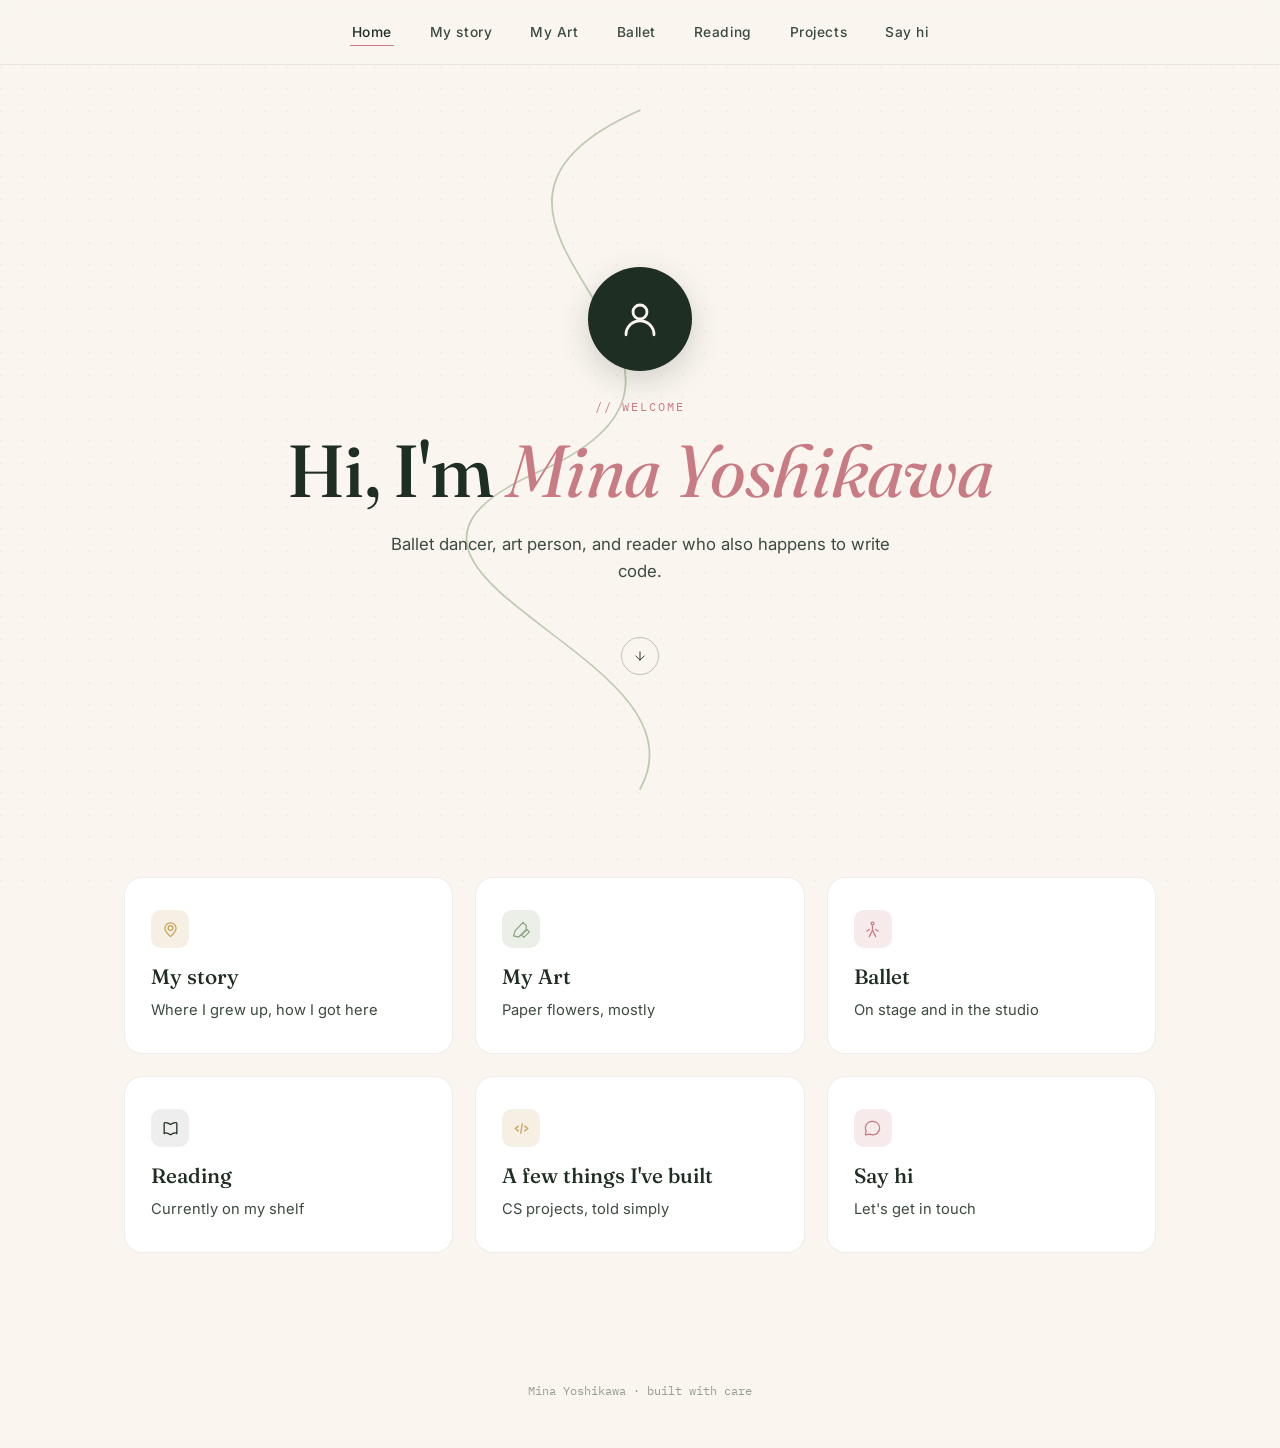
==== index.html @ a9ee904a "Moved fliles out of homepage folder" ====
<!DOCTYPE html>
<html lang="en">
<head>
<meta charset="UTF-8">
<meta name="viewport" content="width=device-width, initial-scale=1.0">
<title>[Your Name] — Home</title>
<link rel="preconnect" href="https://fonts.googleapis.com">
<link href="https://fonts.googleapis.com/css2?family=Fraunces:ital,opsz,wght@0,9..144,300;0,9..144,500;0,9..144,600;1,9..144,400&family=Inter:wght@400;500;600&family=IBM+Plex+Mono:wght@400;500&display=swap" rel="stylesheet">
<link rel="stylesheet" href="style.css">
<style>
  /* HERO */
  .hero{
    position:relative;
    min-height:88vh;
    display:flex;
    flex-direction:column;
    align-items:center;
    justify-content:center;
    text-align:center;
    padding:80px 24px 60px;
    z-index:1;
  }

  .stem-svg{
    position:absolute;
    top:0; left:0;
    width:100%;
    height:100%;
    z-index:0;
    pointer-events:none;
    opacity:0.55;
  }

  .stem-path{
    fill:none;
    stroke:var(--sage);
    stroke-width:1.4;
    stroke-linecap:round;
    stroke-dasharray:1400;
    stroke-dashoffset:1400;
    animation:draw 2.4s ease forwards 0.3s;
  }

  @keyframes draw{ to { stroke-dashoffset:0; } }

  .avatar{
    width:104px;
    height:104px;
    border-radius:50%;
    background:var(--ink);
    display:flex;
    align-items:center;
    justify-content:center;
    margin-bottom:28px;
    position:relative;
    z-index:1;
    box-shadow:0 10px 30px rgba(31,46,35,0.18);
  }

  .avatar svg{width:42px;height:42px;stroke:var(--paper);}

  .eyebrow{
    font-family:'IBM Plex Mono',monospace;
    font-size:0.72rem;
    letter-spacing:0.18em;
    text-transform:uppercase;
    color:var(--rose);
    margin-bottom:18px;
    position:relative;
    z-index:1;
  }

  h1{
    font-family:'Fraunces',serif;
    font-weight:500;
    font-size:clamp(2.6rem,7vw,4.6rem);
    line-height:1.05;
    letter-spacing:-0.01em;
    position:relative;
    z-index:1;
  }

  h1 em{
    font-style:italic;
    font-weight:400;
    color:var(--rose);
  }

  .tagline{
    max-width:520px;
    margin:22px auto 0;
    font-size:1.05rem;
    line-height:1.6;
    color:var(--ink-soft);
    position:relative;
    z-index:1;
  }

  .scroll-cue{
    margin-top:52px;
    width:38px;
    height:38px;
    border-radius:50%;
    border:1px solid rgba(31,46,35,0.25);
    display:flex;
    align-items:center;
    justify-content:center;
    animation:bob 2.2s ease-in-out infinite;
    position:relative;
    z-index:1;
  }

  @keyframes bob{
    0%,100%{transform:translateY(0);}
    50%{transform:translateY(6px);}
  }

  /* SECTIONS GRID */
  .sections{
    max-width:1080px;
    margin:0 auto;
    padding:20px 24px 100px;
    display:grid;
    grid-template-columns:repeat(3,1fr);
    gap:22px;
    position:relative;
    z-index:1;
  }

  @media (max-width:820px){
    .sections{grid-template-columns:repeat(2,1fr);}
  }
  @media (max-width:560px){
    .sections{grid-template-columns:1fr;}
  }

  .card{
    background:#fff;
    border:1px solid rgba(31,46,35,0.08);
    border-radius:18px;
    padding:32px 26px;
    display:flex;
    flex-direction:column;
    gap:10px;
    transition:transform 0.35s cubic-bezier(.2,.8,.2,1), box-shadow 0.35s ease, border-color 0.35s ease;
  }

  .card:hover{
    transform:translateY(-6px);
    box-shadow:0 18px 34px rgba(31,46,35,0.10);
    border-color:transparent;
  }

  .card .icon{
    width:38px;height:38px;
    display:flex;align-items:center;justify-content:center;
    border-radius:10px;
    margin-bottom:6px;
  }

  .card .icon svg{width:19px;height:19px;}

  .card h3{
    font-family:'Fraunces',serif;
    font-weight:500;
    font-size:1.3rem;
  }

  .card p{
    font-size:0.92rem;
    color:var(--ink-soft);
    line-height:1.5;
  }

  .card.wide{grid-column:span 1;}

  /* per-card accent */
  .c-story .icon{background:rgba(201,161,90,0.16);}
  .c-story .icon svg{stroke:var(--gold);}
  .c-flowers .icon{background:rgba(143,164,130,0.18);}
  .c-flowers .icon svg{stroke:var(--sage);}
  .c-ballet .icon{background:rgba(201,123,132,0.16);}
  .c-ballet .icon svg{stroke:var(--rose);}
  .c-reading .icon{background:rgba(31,46,35,0.08);}
  .c-reading .icon svg{stroke:var(--ink);}
  .c-projects .icon{background:rgba(201,161,90,0.16);}
  .c-projects .icon svg{stroke:var(--gold);}
  .c-hi .icon{background:rgba(201,123,132,0.16);}
  .c-hi .icon svg{stroke:var(--rose);}

  @media (prefers-reduced-motion: reduce){
    .stem-path{animation:none;stroke-dashoffset:0;}
    .scroll-cue{animation:none;}
  }
</style>
</head>
<body>

<nav>
  <a href="index.html" class="current">Home</a>
  <a href="story.html">My story</a>
  <a href="art.html">My Art</a>
  <a href="ballet.html">Ballet</a>
  <a href="reading.html">Reading</a>
  <a href="projects.html">Projects</a>
  <a href="say-hi.html">Say hi</a>
</nav>

<section class="hero">
  <svg class="stem-svg" viewBox="0 0 1000 700" preserveAspectRatio="none">
    <path class="stem-path" d="M 500 40 C 300 140, 620 260, 420 360 C 240 450, 560 520, 500 640" />
  </svg>

  <div class="avatar">
    <svg viewBox="0 0 24 24" fill="none" stroke-width="1.6" stroke-linecap="round" stroke-linejoin="round">
      <circle cx="12" cy="8" r="4"></circle>
      <path d="M4 21c0-4.4 3.6-8 8-8s8 3.6 8 8"></path>
    </svg>
  </div>

  <p class="eyebrow">// welcome</p>
  <h1>Hi, I'm <em>Mina Yoshikawa</em></h1>
  <p class="tagline">Ballet dancer, art person, and reader who also happens to write code.</p>

  <div class="scroll-cue">
    <svg width="14" height="14" viewBox="0 0 24 24" fill="none" stroke="#1F2E23" stroke-width="1.6" stroke-linecap="round" stroke-linejoin="round"><path d="M12 5v14M5 12l7 7 7-7"/></svg>
  </div>
</section>

<div class="sections">

  <a class="card c-story" href="story.html">
    <div class="icon"><svg viewBox="0 0 24 24" fill="none" stroke-width="1.6" stroke-linecap="round" stroke-linejoin="round"><circle cx="12" cy="10" r="3"></circle><path d="M12 21c-4-3.5-7-6.8-7-10.5A7 7 0 0 1 19 10.5C19 14.2 16 17.5 12 21z"></path></svg></div>
    <h3>My story</h3>
    <p>Where I grew up, how I got here</p>
  </a>

  <a class="card c-flowers" href="art.html">
    <div class="icon"><svg viewBox="0 0 24 24" fill="none" stroke-width="1.6" stroke-linecap="round" stroke-linejoin="round"><path d="M12 19l7-7 3 3-7 7-3-3zM18 12l-9.5 9.5L2 20l2-6.5L14 3l4 4z"></path></svg></div>
    <h3>My Art</h3>
    <p>Paper flowers, mostly</p>
  </a>

  <a class="card c-ballet" href="ballet.html">
    <div class="icon"><svg viewBox="0 0 24 24" fill="none" stroke-width="1.6" stroke-linecap="round" stroke-linejoin="round"><circle cx="12" cy="4.5" r="1.8"></circle><path d="M12 7v6l-4 8M12 13l4 8M8 12l-3 2M16 12l3 2"></path></svg></div>
    <h3>Ballet</h3>
    <p>On stage and in the studio</p>
  </a>

  <a class="card c-reading" href="reading.html">
    <div class="icon"><svg viewBox="0 0 24 24" fill="none" stroke-width="1.6" stroke-linecap="round" stroke-linejoin="round"><path d="M4 5.5C4 5 4.5 4.5 6 4.5c2 0 4 1 6 2.5 2-1.5 4-2.5 6-2.5 1.5 0 2 .5 2 1v13c0-.5-.5-1-2-1-2 0-4 1-6 2.5-2-1.5-4-2.5-6-2.5-1.5 0-2 .5-2 1z"></path></svg></div>
    <h3>Reading</h3>
    <p>Currently on my shelf</p>
  </a>

  <a class="card c-projects" href="projects.html">
    <div class="icon"><svg viewBox="0 0 24 24" fill="none" stroke-width="1.6" stroke-linecap="round" stroke-linejoin="round"><path d="M8 9l-4 3 4 3M16 9l4 3-4 3M13 6l-2 12"></path></svg></div>
    <h3>A few things I've built</h3>
    <p>CS projects, told simply</p>
  </a>

  <a class="card c-hi" href="say-hi.html">
    <div class="icon"><svg viewBox="0 0 24 24" fill="none" stroke-width="1.6" stroke-linecap="round" stroke-linejoin="round"><path d="M21 11.5a8.4 8.4 0 0 1-8.8 8.4 8.6 8.6 0 0 1-3.5-.8L3 20l1-4.8a8.4 8.4 0 0 1-1-4A8.4 8.4 0 0 1 11.8 3a8.5 8.5 0 0 1 9.2 8.5z"></path></svg></div>
    <h3>Say hi</h3>
    <p>Let's get in touch</p>
  </a>

</div>

<footer>Mina Yoshikawa · built with care</footer>

</body>
</html>
---- style.css ----
/* ============================================
   Shared stylesheet — used by every page.
   Page-specific styles stay in each file's own
   <style> block, loaded after this one.
   ============================================ */

:root{
  --ink:#1F2E23;
  --paper:#FAF6EF;
  --rose:#C97B84;
  --sage:#8FA482;
  --gold:#C9A15A;
  --ink-soft:#3C4B3F;
}

*{margin:0;padding:0;box-sizing:border-box;}

html{scroll-behavior:smooth;}

body{
  background:var(--paper);
  color:var(--ink);
  font-family:'Inter',sans-serif;
  -webkit-font-smoothing:antialiased;
  overflow-x:hidden;
}

/* subtle paper texture, used on every page */
body::before{
  content:"";
  position:fixed;
  inset:0;
  background-image:radial-gradient(circle at 1px 1px, rgba(31,46,35,0.035) 1px, transparent 0);
  background-size:22px 22px;
  pointer-events:none;
  z-index:0;
}

a{color:inherit;text-decoration:none;}

/* NAV — identical on every page */
nav{
  position:sticky;
  top:0;
  z-index:20;
  display:flex;
  align-items:center;
  justify-content:center;
  gap:clamp(14px,3vw,34px);
  padding:20px 24px;
  background:rgba(250,246,239,0.86);
  backdrop-filter:blur(10px);
  border-bottom:1px solid rgba(31,46,35,0.08);
  flex-wrap:wrap;
}

nav a{
  font-size:0.86rem;
  letter-spacing:0.04em;
  font-weight:500;
  color:var(--ink-soft);
  position:relative;
  padding:4px 2px;
  transition:color 0.25s ease;
}

nav a.current{color:var(--ink);}

nav a::after{
  content:"";
  position:absolute;
  left:0; right:0; bottom:-2px;
  height:1px;
  background:var(--rose);
  transform:scaleX(0);
  transform-origin:left;
  transition:transform 0.3s ease;
}

nav a:hover::after,
nav a.current::after{transform:scaleX(1);}

/* Shared page-header pattern (My story / Flowers / Ballet / Reading / Projects) */
.page-head{
  max-width:720px;
  margin:0 auto;
  padding:80px 24px 20px;
  text-align:center;
  position:relative;
  z-index:1;
}

.eyebrow{
  font-family:'IBM Plex Mono',monospace;
  font-size:0.72rem;
  letter-spacing:0.18em;
  text-transform:uppercase;
  margin-bottom:16px;
  color:var(--rose); /* default; individual pages override this color */
}

.page-head h1{
  font-family:'Fraunces',serif;
  font-weight:500;
  font-size:clamp(2.2rem,5.5vw,3.4rem);
  line-height:1.1;
  letter-spacing:-0.01em;
}

.page-sub{
  max-width:480px;
  margin:18px auto 0;
  font-size:1.02rem;
  line-height:1.65;
  color:var(--ink-soft);
}

.placeholder{color:var(--rose);font-style:italic;}

/* Shared "note to self" placeholder-flag box */
.note{
  margin:60px auto 90px;
  padding:0 24px;
}

.note-box{
  background:#fff;
  border:1px dashed rgba(201,161,90,0.5);
  border-radius:14px;
  padding:20px 22px;
  font-family:'IBM Plex Mono',monospace;
  font-size:0.82rem;
  line-height:1.6;
  color:var(--ink-soft);
  text-align:left;
}

footer{
  text-align:center;
  padding:30px 24px 50px;
  font-family:'IBM Plex Mono',monospace;
  font-size:0.74rem;
  color:rgba(31,46,35,0.45);
  position:relative;
  z-index:1;
}

@media (prefers-reduced-motion: reduce){
  html{scroll-behavior:auto;}
}
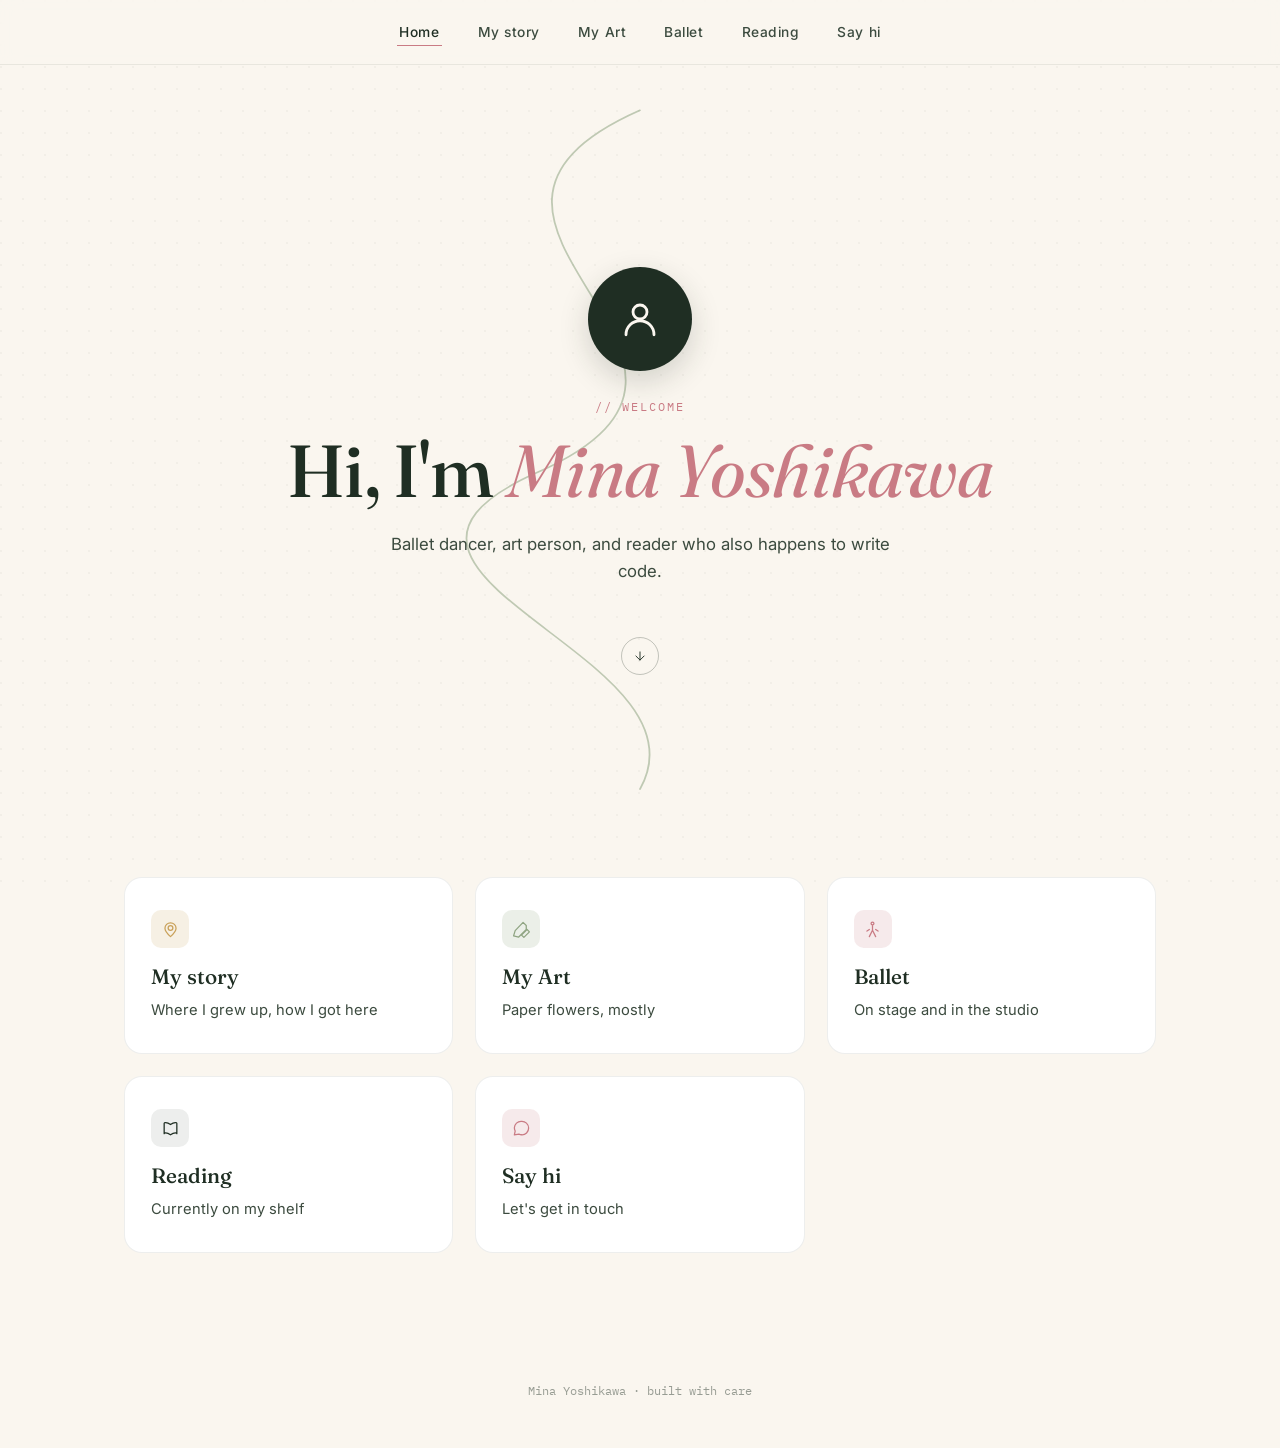
==== commit beb70ff9: "Removed project page" ====
--- a/index.html
+++ b/index.html
@@ -202,7 +202,7 @@
   <a href="art.html">My Art</a>
   <a href="ballet.html">Ballet</a>
   <a href="reading.html">Reading</a>
-  <a href="projects.html">Projects</a>
+  <!--<a href="projects.html">Projects</a>-->
   <a href="say-hi.html">Say hi</a>
 </nav>
 
@@ -253,12 +253,12 @@
     <p>Currently on my shelf</p>
   </a>
 
-  <a class="card c-projects" href="projects.html">
+  <!--<a class="card c-projects" href="projects.html">
     <div class="icon"><svg viewBox="0 0 24 24" fill="none" stroke-width="1.6" stroke-linecap="round" stroke-linejoin="round"><path d="M8 9l-4 3 4 3M16 9l4 3-4 3M13 6l-2 12"></path></svg></div>
     <h3>A few things I've built</h3>
     <p>CS projects, told simply</p>
   </a>
-
+-->
   <a class="card c-hi" href="say-hi.html">
     <div class="icon"><svg viewBox="0 0 24 24" fill="none" stroke-width="1.6" stroke-linecap="round" stroke-linejoin="round"><path d="M21 11.5a8.4 8.4 0 0 1-8.8 8.4 8.6 8.6 0 0 1-3.5-.8L3 20l1-4.8a8.4 8.4 0 0 1-1-4A8.4 8.4 0 0 1 11.8 3a8.5 8.5 0 0 1 9.2 8.5z"></path></svg></div>
     <h3>Say hi</h3>
